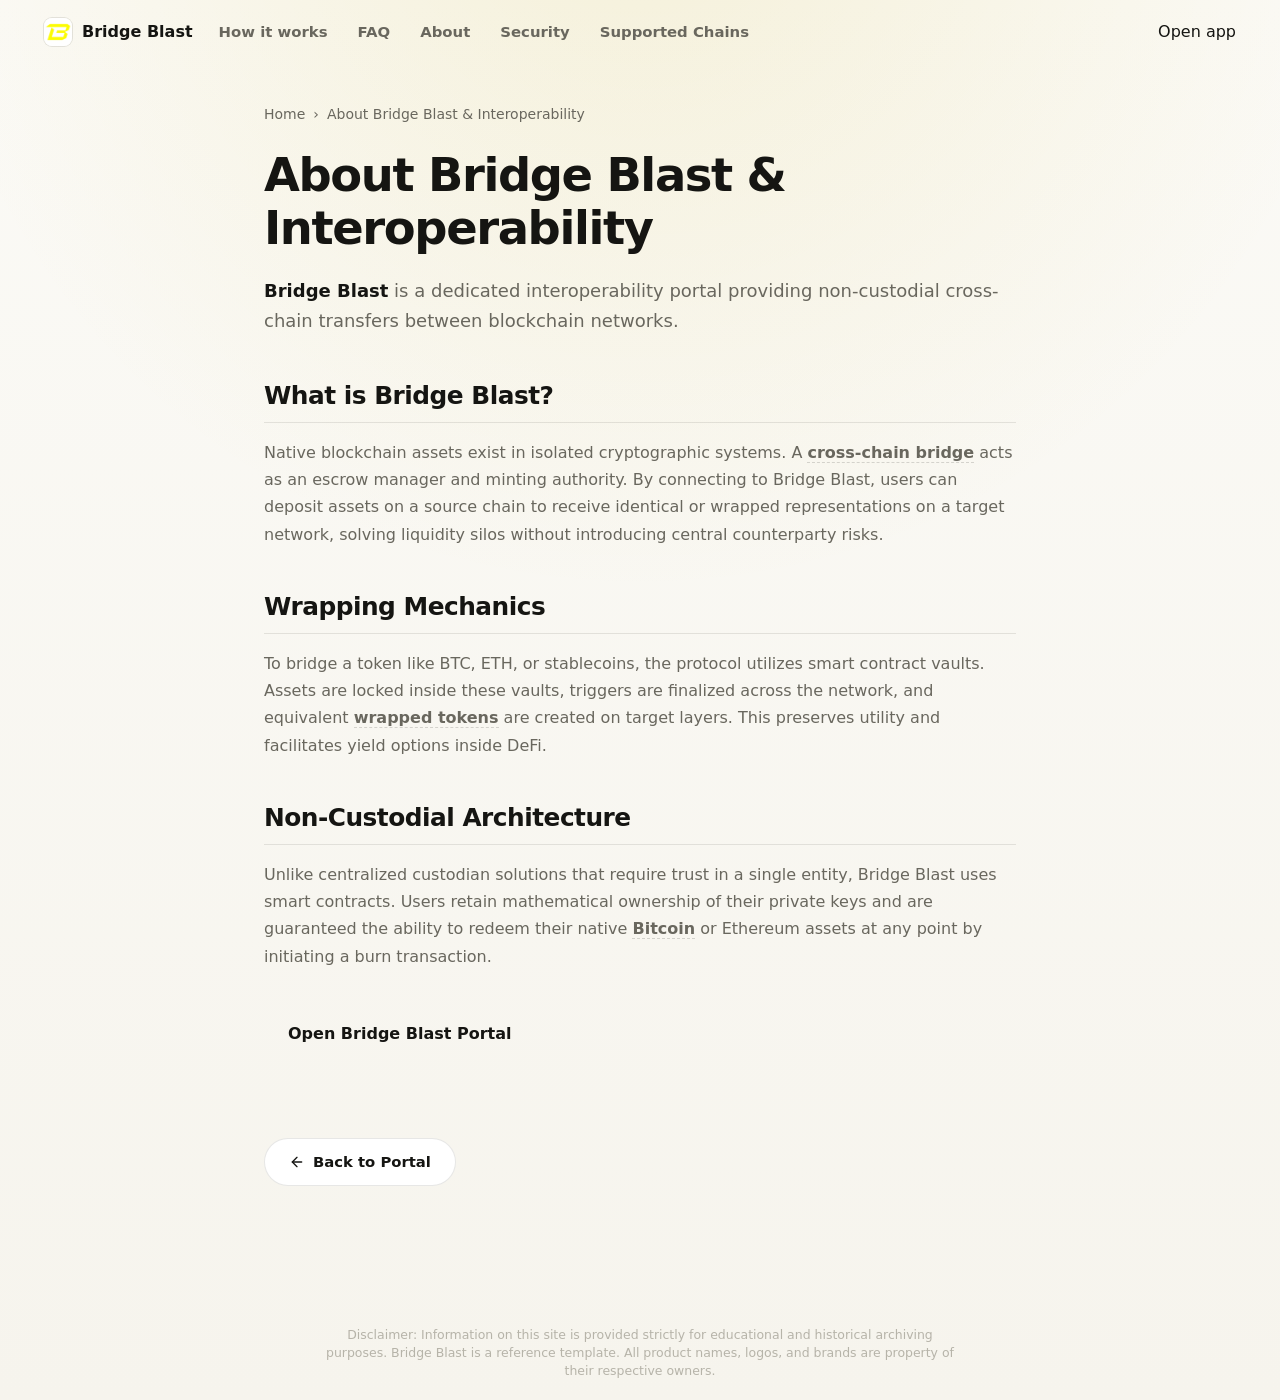
==== about/index.html @ d1078942 "Update" ====
<!doctype html>
<html lang="en">
<head>
  <meta charset="utf-8">
  <meta name="viewport" content="width=device-width, initial-scale=1, viewport-fit=cover">
  <title>About Bridge Blast & Interoperability</title>
  <meta name="description" content="<strong>Bridge Blast</strong> is a dedicated interoperability portal providing non-custodial cross-chain transfers between blockchain networks.">
  <link rel="canonical" href="https://bridge-blast.github.io/about/">
  <meta name="robots" content="index,follow">
  <meta property="og:type" content="website">
  <meta property="og:title" content="About Bridge Blast & Interoperability">
  <meta property="og:description" content="<strong>Bridge Blast</strong> is a dedicated interoperability portal providing non-custodial cross-chain transfers between blockchain networks.">
  <meta property="og:url" content="https://bridge-blast.github.io/about/">
  <meta property="og:image" content="https://bridge-blast.github.io/og-cover.png">
  <meta name="twitter:card" content="summary">
  <meta name="twitter:title" content="About Bridge Blast & Interoperability">
  <meta name="twitter:description" content="<strong>Bridge Blast</strong> is a dedicated interoperability portal providing non-custodial cross-chain transfers between blockchain networks.">
  <link rel="icon" type="image/png" href="../favicon.png">
  <link rel="manifest" href="../site.webmanifest">
  <link rel="apple-touch-icon" href="../favicon.png">
  <style>


:root {
  --bg: #f6f4ed;
  --bg-soft: #fbfaf6;
  --surface: #ffffff;
  --ink: #151512;
  --muted: #69675e;
  --faint: #9c998d;
  --line: rgba(21, 21, 18, 0.1);
  --line-strong: rgba(21, 21, 18, 0.16);
  --accent: #c7a800;
  --accent-soft: rgba(199, 168, 0, 0.14);
  --shadow: 0 30px 80px -46px rgba(21, 21, 18, 0.36);
}

* {
  box-sizing: border-box;
}

html,
body {
  min-height: 100%;
}

body {
  margin: 0;
  min-height: 100dvh;
  overflow: hidden;
  color: var(--ink);
  background:
    radial-gradient(circle at 50% -10%, rgba(199, 168, 0, 0.12), transparent 44%),
    linear-gradient(180deg, var(--bg-soft), var(--bg));
  font-family: Inter, ui-sans-serif, system-ui, -apple-system, BlinkMacSystemFont, "Segoe UI", sans-serif;
  line-height: 1.5;
  -webkit-font-smoothing: antialiased;
  text-rendering: optimizeLegibility;
  display: flex;
  flex-direction: column;
}

a {
  color: inherit;
  text-decoration: none;
}

img {
  display: block;
  max-width: 100%;
}

.topbar {
  width: 100%;
  display: flex;
  align-items: center;
  gap: 18px;
  padding: 18px clamp(18px, 4vw, 44px);
}

.brand {
  display: inline-flex;
  align-items: center;
  gap: 10px;
  flex: 0 1 auto;
  min-width: 0;
  font-size: 1rem;
  font-weight: 760;
  white-space: nowrap;
}

.brand img {
  width: 28px;
  height: 28px;
  border-radius: 8px;
  box-shadow: 0 0 0 1px var(--line);
  flex: 0 0 auto;
}

.nav {
  display: flex;
  align-items: center;
  gap: clamp(16px, 2.4vw, 30px);
  margin-left: 8px;
}

.nav a {
  color: var(--muted);
  font-size: 0.93rem;
  font-weight: 560;
  white-space: nowrap;
  transition: color 160ms ease;
}

.nav a:hover {
  color: var(--ink);
}

.spacer {
  flex: 1 1 auto;
  min-width: 0;
}

.ghost {
  display: inline-flex;
  align-items: center;
  justify-content: center;
  min-height: 38px;
  padding: 8px 18px;
  border: 1px solid var(--line-strong);
  border-radius: 999px;
  background: rgba(255, 255, 255, 0.54);
  color: var(--ink);
  font-size: 0.91rem;
  font-weight: 720;
  white-space: nowrap;
  flex: 0 0 auto;
  box-shadow: 0 10px 26px -22px rgba(21, 21, 18, 0.4);
  transition: border-color 160ms ease, box-shadow 160ms ease, transform 160ms ease;
}

.ghost:hover {
  border-color: rgba(199, 168, 0, 0.66);
  box-shadow: 0 16px 30px -22px rgba(21, 21, 18, 0.45);
  transform: translateY(-1px);
}

.stage {
  flex: 1 1 auto;
  display: grid;
  align-content: center;
  justify-items: center;
  gap: clamp(22px, 4vh, 34px);
  width: 100%;
  padding: 12px clamp(18px, 4vw, 44px) 10px;
  text-align: center;
}

.hero {
  width: min(680px, 100%);
}

h1 {
  margin: 0;
  font-size: clamp(2.75rem, 6.6vw, 5rem);
  line-height: 1.02;
  font-weight: 820;
  letter-spacing: 0;
}

.value {
  max-width: 58ch;
  margin: 16px auto 0;
  color: var(--muted);
  font-size: clamp(1rem, 1.6vw, 1.18rem);
}

.value strong {
  color: var(--ink);
  font-weight: 760;
  box-shadow: inset 0 -0.42em 0 var(--accent-soft);
}

.app-card {
  width: min(590px, 100%);
  max-width: calc(100vw - 36px);
  padding: 18px;
  border: 1px solid var(--line);
  border-radius: 22px;
  background:
    linear-gradient(180deg, rgba(255, 255, 255, 0.94), rgba(255, 255, 255, 0.98)),
    var(--surface);
  box-shadow: var(--shadow);
}

.route {
  display: grid;
  grid-template-columns: minmax(0, 1fr) 44px minmax(0, 1fr);
  gap: 12px;
  align-items: center;
}

.leg {
  min-width: 0;
  padding: 15px 16px;
  border: 1px solid var(--line);
  border-radius: 15px;
  background: #f7f6f0;
  text-align: left;
}

.label {
  display: block;
  color: var(--faint);
  font-size: 0.73rem;
  font-weight: 760;
  line-height: 1;
  text-transform: uppercase;
}

.chip {
  display: flex;
  align-items: center;
  min-width: 0;
  gap: 10px;
  margin-top: 10px;
  color: var(--ink);
  font-size: 1.08rem;
  font-weight: 780;
}

.chip img {
  width: 32px;
  height: 32px;
  border-radius: 50%;
  box-shadow: 0 0 0 1px rgba(21, 21, 18, 0.08);
  flex: 0 0 auto;
}

.chip span {
  min-width: 0;
  overflow-wrap: anywhere;
}

.switch {
  width: 44px;
  height: 44px;
  padding: 0;
  border: 1px solid var(--line-strong);
  border-radius: 50%;
  background: #ffffff;
  color: var(--ink);
  cursor: pointer;
  display: grid;
  place-items: center;
  box-shadow: 0 12px 30px -24px rgba(21, 21, 18, 0.55);
  transition: border-color 160ms ease, color 160ms ease, transform 160ms ease;
}

.switch span {
  font-size: 1.2rem;
  line-height: 1;
}

.switch:hover {
  border-color: rgba(199, 168, 0, 0.72);
  color: var(--accent);
  transform: translateY(-1px);
}

.primary {
  display: flex;
  align-items: center;
  justify-content: center;
  width: 100%;
  min-height: 56px;
  margin-top: 16px;
  border-radius: 15px;
  background: var(--accent);
  color: var(--ink);
  font-size: 1.05rem;
  font-weight: 820;
  box-shadow: 0 22px 40px -28px rgba(21, 21, 18, 0.58);
  transition: background 160ms ease, box-shadow 160ms ease, transform 160ms ease;
}

.primary:hover {
  background: var(--accent);
  box-shadow: 0 26px 42px -28px rgba(21, 21, 18, 0.62);
  transform: translateY(-1px);
}

.footer {
  flex: 0 0 auto;
  padding: 14px 24px 22px;
  color: var(--faint);
  font-size: 0.85rem;
  text-align: center;
}

@media (max-width: 760px) {
  body {
    overflow-x: hidden;
    overflow-y: hidden;
  }

  .topbar {
    gap: 12px;
    padding: 15px 16px;
  }

  .nav {
    display: none;
  }

  .brand {
    font-size: 0.98rem;
  }

  .ghost {
    min-height: 36px;
    padding: 7px 13px;
    font-size: 0.88rem;
  }

  .stage {
    gap: 20px;
    padding: 6px 16px 8px;
  }

  h1 {
    font-size: clamp(2.35rem, 11.8vw, 2.85rem);
  }

  .value {
    margin-top: 12px;
    font-size: 1rem;
  }

  .app-card {
    padding: 14px;
    border-radius: 20px;
  }

  .route {
    grid-template-columns: 1fr;
    gap: 10px;
  }

  .leg {
    padding: 13px 14px;
  }

  .switch {
    justify-self: center;
    width: 40px;
    height: 40px;
  }

  .switch span {
    transform: rotate(90deg);
  }

  .primary {
    min-height: 52px;
    margin-top: 14px;
  }

  .footer {
    padding: 10px 16px 16px;
  }
}

@media (max-height: 720px) {
  .topbar {
    padding-top: 12px;
    padding-bottom: 10px;
  }

  .stage {
    gap: 18px;
  }

  .value {
    margin-top: 10px;
  }

  .app-card {
    padding: 14px;
  }

  .footer {
    padding-top: 8px;
    padding-bottom: 12px;
  }
}


  

/* --- Satellite Layout Styles (Appended dynamically by Builder) --- */
:root {
  --bg-fallback: var(--bg, var(--base, #f9fafc));
  --ink-body-fallback: var(--ink-body, var(--text, var(--ink, #1f2937)));
  --muted-fallback: var(--muted, var(--quiet, #4b5563));
  --panel-fallback: var(--panel, var(--surface, #ffffff));
  --panel-strong-fallback: var(--panel-strong, var(--surface-soft, var(--base-deep, #f3f4f6)));
  --line-fallback: var(--line, rgba(0, 0, 0, 0.08));
  --line-strong-fallback: var(--line-strong, rgba(0, 0, 0, 0.14));
  --accent-fallback: var(--accent, #625bf3);
}

body {
  overflow-y: auto !important;
  height: auto !important;
  min-height: 100dvh;
}

.satellite-container {
  max-width: 800px;
  margin: 0 auto;
  padding: 40px 24px 80px;
  width: 100%;
}

.breadcrumb {
  font-size: 0.875rem;
  color: var(--muted-fallback);
  margin-bottom: 24px;
  display: flex;
  align-items: center;
  gap: 8px;
}

.breadcrumb a {
  color: var(--muted-fallback);
  text-decoration: none;
}

.breadcrumb a:hover {
  color: var(--accent-fallback);
}

.satellite-title {
  font-size: clamp(2.1rem, 5.5vw, 2.9rem);
  font-weight: 800;
  letter-spacing: -0.03em;
  line-height: 1.15;
  margin-bottom: 20px;
  color: var(--ink-body-fallback);
}

.satellite-lead {
  font-size: 1.125rem;
  color: var(--muted-fallback);
  line-height: 1.7;
  margin-bottom: 40px;
}

.satellite-lead strong {
  color: var(--ink-body-fallback);
}

.section-block {
  margin-bottom: 40px;
  text-align: left;
}

.section-block h2 {
  font-size: 1.55rem;
  font-weight: 750;
  letter-spacing: -0.02em;
  margin-top: 32px;
  margin-bottom: 16px;
  color: var(--ink-body-fallback);
  border-bottom: 1px solid var(--line-fallback);
  padding-bottom: 8px;
}

.section-block h3 {
  font-size: 1.2rem;
  font-weight: 650;
  margin: 24px 0 12px;
  color: var(--ink-body-fallback);
}

.section-block p {
  color: var(--muted-fallback);
  margin-bottom: 18px;
  line-height: 1.7;
}

.section-block p strong {
  color: var(--ink-body-fallback);
}

.section-block ul, .section-block ol {
  margin: 18px 0;
  padding-left: 24px;
  color: var(--muted-fallback);
}

.section-block li {
  margin-bottom: 8px;
  line-height: 1.65;
}

.section-block li strong {
  color: var(--ink-body-fallback);
}

/* Info Grid Cards */
.info-grid {
  display: grid;
  grid-template-columns: repeat(auto-fill, minmax(240px, 1fr));
  gap: 18px;
  margin: 24px 0;
}

.info-card {
  padding: 22px;
  border-radius: 16px;
  border: 1px solid var(--line-fallback);
  background-color: var(--panel-fallback);
  text-align: left;
}

.info-card h4 {
  font-size: 1rem;
  font-weight: 700;
  margin-top: 0;
  margin-bottom: 8px;
  color: var(--ink-body-fallback);
}

.info-card p {
  font-size: 0.9rem;
  color: var(--muted-fallback);
  margin: 0;
  line-height: 1.55;
}

/* Tables */
.table-wrapper {
  overflow-x: auto;
  border-radius: 12px;
  border: 1px solid var(--line-fallback);
  background-color: var(--panel-fallback);
  margin: 28px 0;
}

.data-table {
  width: 100%;
  border-collapse: collapse;
  font-size: 0.925rem;
  text-align: left;
}

.data-table th {
  padding: 15px 20px;
  background-color: var(--panel-strong-fallback);
  color: var(--ink-body-fallback);
  font-weight: 700;
  border-bottom: 1px solid var(--line-fallback);
}

.data-table td {
  padding: 15px 20px;
  border-bottom: 1px solid var(--line-fallback);
  color: var(--muted-fallback);
}

.data-table tr:last-child td {
  border-bottom: 0;
}

.data-table tr:hover td {
  color: var(--ink-body-fallback);
  background-color: var(--panel-strong-fallback);
}

.highlight-cell {
  color: var(--accent-fallback);
  font-weight: 600;
}

/* Accordion details/summary for FAQ Page */
.faq-list {
  display: flex;
  flex-direction: column;
  gap: 14px;
  margin: 28px 0;
}

.faq-item {
  border: 1px solid var(--line-fallback);
  border-radius: 12px;
  background-color: var(--panel-fallback);
  overflow: hidden;
  transition: border-color 0.2s ease;
  text-align: left;
}

.faq-item[open] {
  border-color: var(--line-strong-fallback);
}

.faq-item summary {
  padding: 20px 24px;
  font-weight: 650;
  font-size: 1.05rem;
  cursor: pointer;
  display: flex;
  align-items: center;
  justify-content: space-between;
  list-style: none;
  color: var(--ink-body-fallback);
}

.faq-item summary::-webkit-details-marker {
  display: none;
}

.faq-item summary::after {
  content: "+";
  font-size: 1.3rem;
  color: var(--muted-fallback);
  transition: transform 0.2s ease;
}

.faq-item[open] summary::after {
  transform: rotate(45deg);
  color: var(--accent-fallback);
}

.faq-item summary:hover {
  background-color: var(--panel-strong-fallback);
}

.faq-content {
  padding: 0 24px 22px;
  font-size: 0.95rem;
  color: var(--muted-fallback);
  line-height: 1.65;
}

/* Back Link Button */
.back-cta {
  display: inline-flex;
  align-items: center;
  gap: 8px;
  margin-top: 40px;
  padding: 12px 24px;
  background-color: var(--panel-fallback);
  border: 1px solid var(--line-fallback);
  border-radius: 9999px;
  font-size: 0.925rem;
  font-weight: 600;
  color: var(--ink-body-fallback);
  text-decoration: none;
  transition: all 0.2s ease;
}

.back-cta:hover {
  border-color: var(--line-strong-fallback);
  background-color: var(--panel-strong-fallback);
  color: var(--accent-fallback);
  transform: translateY(-1px);
}

/* Camouflaged Links (blend in for EEAT, fully crawlable) */
a.inline {
  color: inherit;
  font-weight: 600;
  text-decoration: none;
  border-bottom: 1.5px dashed var(--line-strong-fallback);
  cursor: pointer;
  transition: all 0.16s ease;
}

a.inline:hover {
  color: var(--accent-fallback);
  border-bottom-color: var(--accent-fallback);
}

.footer {
  text-align: center !important;
  display: block !important;
  width: 100% !important;
  margin: 40px auto 0 !important;
  padding: 20px 0 !important;
}

  </style>
  <script type="application/ld+json">
{
  "@context": "https://schema.org",
  "@graph": [
    {
      "@type": "WebSite",
      "@id": "https://bridge-blast.github.io/#website",
      "url": "https://bridge-blast.github.io/",
      "name": "Bridge Blast"
    },
    {
      "@type": "WebPage",
      "@id": "https://bridge-blast.github.io/about/#webpage",
      "url": "https://bridge-blast.github.io/about/",
      "name": "About Bridge Blast & Interoperability",
      "isPartOf": {
        "@id": "https://bridge-blast.github.io/#website"
      }
    },
    {
      "@type": "BreadcrumbList",
      "@id": "https://bridge-blast.github.io/about/#breadcrumb",
      "itemListElement": [
        {
          "@type": "ListItem",
          "position": 1,
          "name": "Home",
          "item": "https://bridge-blast.github.io/"
        },
        {
          "@type": "ListItem",
          "position": 2,
          "name": "About Bridge Blast & Interoperability"
        }
      ]
    }
  ]
}
  </script>
</head>
<body>
  <header class="topbar">
    <a class="brand" href="../" aria-label="Bridge Blast">
      <img src="../favicon.png" width="30" height="30" alt="">
      <span>Bridge Blast</span>
    </a>
    <nav class="nav" aria-label="Main Navigation">
      <a href="../how-it-works/" >How it works</a>
      <a href="../faq/" >FAQ</a>
      <a href="../about/" class="active">About</a>
      <a href="../security/" >Security</a>
      <a href="../supported-chains/" >Supported Chains</a>
    </nav>
    <span class="spacer"></span>
    <a class="open-app" href="../dashboard/" rel="noopener noreferrer">Open app</a>
  </header>

  <main class="satellite-container">
    <nav class="breadcrumb" aria-label="Breadcrumb">
      <a href="../">Home</a> › <span>About Bridge Blast & Interoperability</span>
    </nav>

    <h1 class="satellite-title">About Bridge Blast & Interoperability</h1>
    <p class="satellite-lead"><strong>Bridge Blast</strong> is a dedicated interoperability portal providing non-custodial cross-chain transfers between blockchain networks.</p>

    
    <div class="section-block">
      <h2>What is Bridge Blast?</h2>
      <p>Native blockchain assets exist in isolated cryptographic systems. A <a class="inline" href="https://ethereum.org/en/developers/docs/bridges/" target="_blank" rel="noopener noreferrer">cross-chain bridge</a> acts as an escrow manager and minting authority. By connecting to Bridge Blast, users can deposit assets on a source chain to receive identical or wrapped representations on a target network, solving liquidity silos without introducing central counterparty risks.</p>
    </div>
    <div class="section-block">
      <h2>Wrapping Mechanics</h2>
      <p>To bridge a token like BTC, ETH, or stablecoins, the protocol utilizes smart contract vaults. Assets are locked inside these vaults, triggers are finalized across the network, and equivalent <a class="inline" href="https://academy.binance.com/en/articles/what-are-wrapped-tokens" target="_blank" rel="noopener noreferrer">wrapped tokens</a> are created on target layers. This preserves utility and facilitates yield options inside DeFi.</p>
    </div>
    <div class="section-block">
      <h2>Non-Custodial Architecture</h2>
      <p>Unlike centralized custodian solutions that require trust in a single entity, Bridge Blast uses smart contracts. Users retain mathematical ownership of their private keys and are guaranteed the ability to redeem their native <a class="inline" href="https://en.wikipedia.org/wiki/Bitcoin" target="_blank" rel="noopener noreferrer">Bitcoin</a> or Ethereum assets at any point by initiating a burn transaction.</p>
    </div>

    <div style="margin: 40px 0; display: flex; justify-content: flex-start;">
      <a class="open-app" href="../dashboard/" style="max-width: 320px; display: inline-flex; justify-content: center; text-decoration: none; padding: 12px 24px; font-weight: 700;">Open Bridge Blast Portal</a>
    </div>

    <a class="back-cta" href="../">
      <svg viewBox="0 0 24 24" fill="none" stroke="currentColor" stroke-width="2" stroke-linecap="round" stroke-linejoin="round" width="16" height="16"><line x1="19" y1="12" x2="5" y2="12"/><polyline points="12 19 5 12 12 5"/></svg>
      Back to Portal
    </a>
  </main>

  <footer class="footer">
    <p class="disc" style="font-size: 0.78rem; opacity: 0.7; max-width: 650px; margin: 0 auto; line-height: 1.45; text-align: center;">Disclaimer: Information on this site is provided strictly for educational and historical archiving purposes. Bridge Blast is a reference template. All product names, logos, and brands are property of their respective owners.</p>
  </footer>
</body>
</html>
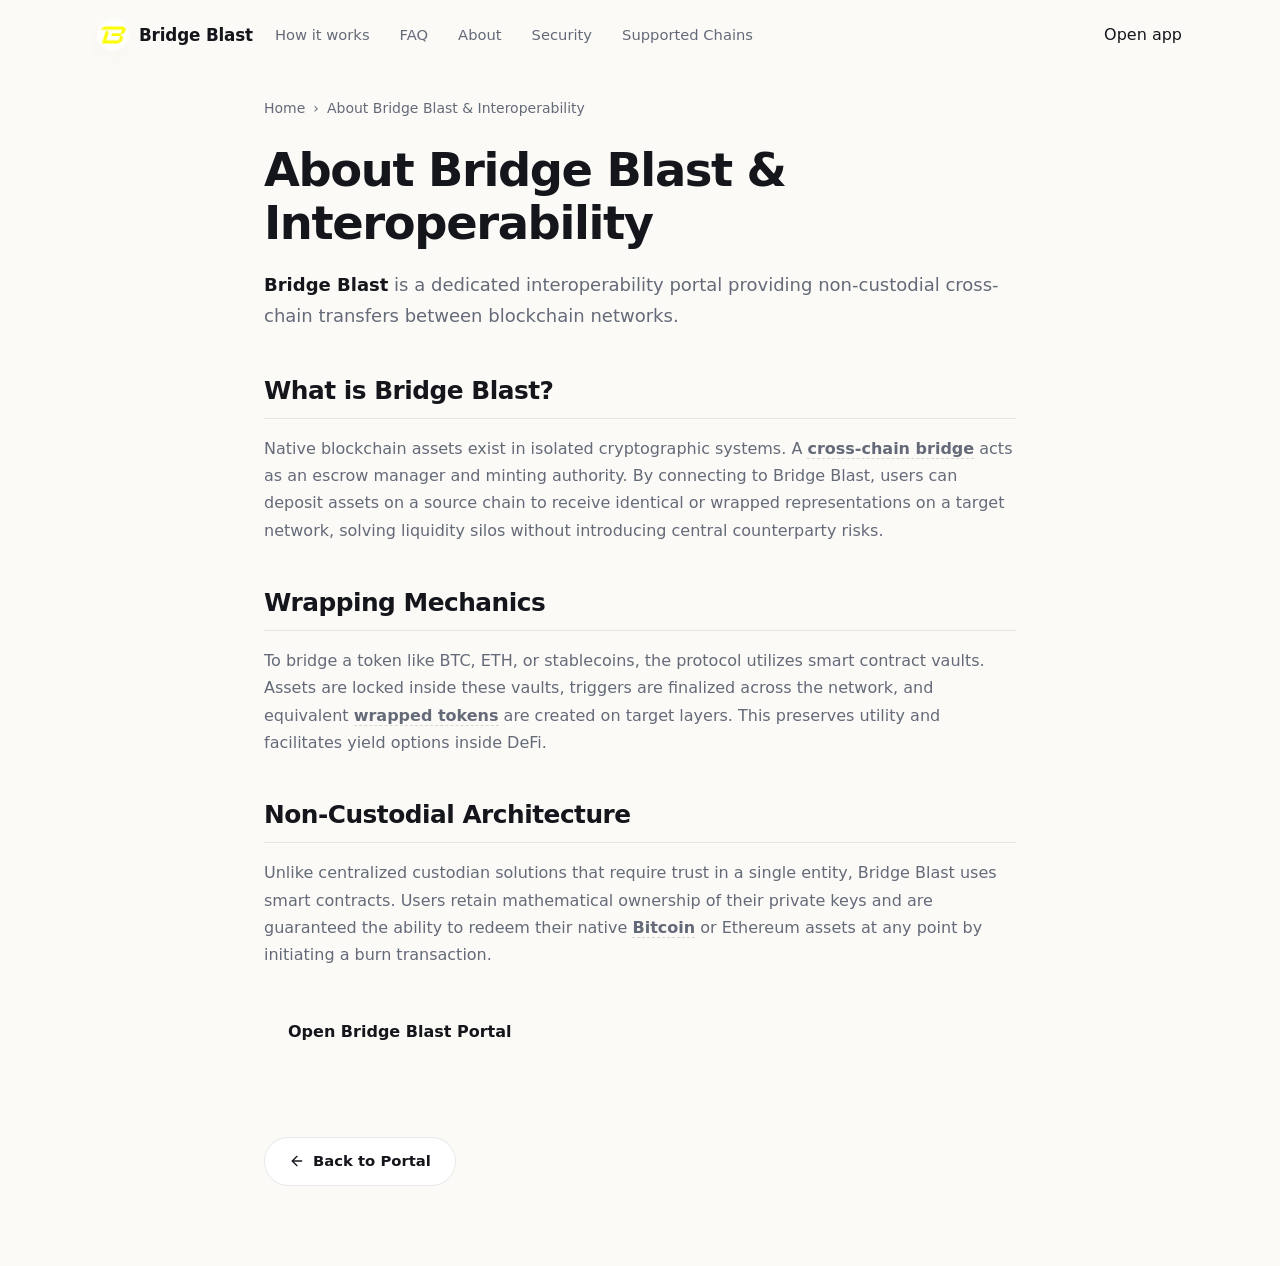
==== commit 15c18e57: "Update" ====
--- a/about/index.html
+++ b/about/index.html
@@ -4,398 +4,164 @@
   <meta charset="utf-8">
   <meta name="viewport" content="width=device-width, initial-scale=1, viewport-fit=cover">
   <title>About Bridge Blast & Interoperability</title>
-  <meta name="description" content="<strong>Bridge Blast</strong> is a dedicated interoperability portal providing non-custodial cross-chain transfers between blockchain networks.">
+  <meta name="description" content="Bridge Blast is a dedicated interoperability portal providing non-custodial cross-chain transfers between blockchain networks.">
   <link rel="canonical" href="https://bridge-blast.github.io/about/">
   <meta name="robots" content="index,follow">
   <meta property="og:type" content="website">
   <meta property="og:title" content="About Bridge Blast & Interoperability">
-  <meta property="og:description" content="<strong>Bridge Blast</strong> is a dedicated interoperability portal providing non-custodial cross-chain transfers between blockchain networks.">
+  <meta property="og:description" content="Bridge Blast is a dedicated interoperability portal providing non-custodial cross-chain transfers between blockchain networks.">
   <meta property="og:url" content="https://bridge-blast.github.io/about/">
   <meta property="og:image" content="https://bridge-blast.github.io/og-cover.png">
   <meta name="twitter:card" content="summary">
   <meta name="twitter:title" content="About Bridge Blast & Interoperability">
-  <meta name="twitter:description" content="<strong>Bridge Blast</strong> is a dedicated interoperability portal providing non-custodial cross-chain transfers between blockchain networks.">
+  <meta name="twitter:description" content="Bridge Blast is a dedicated interoperability portal providing non-custodial cross-chain transfers between blockchain networks.">
   <link rel="icon" type="image/png" href="../favicon.png">
   <link rel="manifest" href="../site.webmanifest">
   <link rel="apple-touch-icon" href="../favicon.png">
   <style>
 
-
-:root {
-  --bg: #f6f4ed;
-  --bg-soft: #fbfaf6;
-  --surface: #ffffff;
-  --ink: #151512;
-  --muted: #69675e;
-  --faint: #9c998d;
-  --line: rgba(21, 21, 18, 0.1);
-  --line-strong: rgba(21, 21, 18, 0.16);
-  --accent: #c7a800;
-  --accent-soft: rgba(199, 168, 0, 0.14);
-  --shadow: 0 30px 80px -46px rgba(21, 21, 18, 0.36);
-}
-
-* {
-  box-sizing: border-box;
-}
-
-html,
-body {
-  min-height: 100%;
-}
-
-body {
-  margin: 0;
-  min-height: 100dvh;
-  overflow: hidden;
-  color: var(--ink);
-  background:
-    radial-gradient(circle at 50% -10%, rgba(199, 168, 0, 0.12), transparent 44%),
-    linear-gradient(180deg, var(--bg-soft), var(--bg));
-  font-family: Inter, ui-sans-serif, system-ui, -apple-system, BlinkMacSystemFont, "Segoe UI", sans-serif;
-  line-height: 1.5;
-  -webkit-font-smoothing: antialiased;
-  text-rendering: optimizeLegibility;
-  display: flex;
-  flex-direction: column;
-}
-
-a {
-  color: inherit;
-  text-decoration: none;
-}
-
-img {
-  display: block;
-  max-width: 100%;
-}
-
-.topbar {
-  width: 100%;
-  display: flex;
-  align-items: center;
-  gap: 18px;
-  padding: 18px clamp(18px, 4vw, 44px);
-}
-
-.brand {
-  display: inline-flex;
-  align-items: center;
-  gap: 10px;
-  flex: 0 1 auto;
-  min-width: 0;
-  font-size: 1rem;
-  font-weight: 760;
-  white-space: nowrap;
-}
-
-.brand img {
-  width: 28px;
-  height: 28px;
-  border-radius: 8px;
-  box-shadow: 0 0 0 1px var(--line);
-  flex: 0 0 auto;
-}
-
-.nav {
-  display: flex;
-  align-items: center;
-  gap: clamp(16px, 2.4vw, 30px);
-  margin-left: 8px;
-}
-
-.nav a {
-  color: var(--muted);
-  font-size: 0.93rem;
-  font-weight: 560;
-  white-space: nowrap;
-  transition: color 160ms ease;
-}
-
-.nav a:hover {
-  color: var(--ink);
-}
-
-.spacer {
-  flex: 1 1 auto;
-  min-width: 0;
-}
-
-.ghost {
-  display: inline-flex;
-  align-items: center;
-  justify-content: center;
-  min-height: 38px;
-  padding: 8px 18px;
-  border: 1px solid var(--line-strong);
-  border-radius: 999px;
-  background: rgba(255, 255, 255, 0.54);
-  color: var(--ink);
-  font-size: 0.91rem;
-  font-weight: 720;
-  white-space: nowrap;
-  flex: 0 0 auto;
-  box-shadow: 0 10px 26px -22px rgba(21, 21, 18, 0.4);
-  transition: border-color 160ms ease, box-shadow 160ms ease, transform 160ms ease;
-}
-
-.ghost:hover {
-  border-color: rgba(199, 168, 0, 0.66);
-  box-shadow: 0 16px 30px -22px rgba(21, 21, 18, 0.45);
-  transform: translateY(-1px);
-}
-
-.stage {
-  flex: 1 1 auto;
-  display: grid;
-  align-content: center;
-  justify-items: center;
-  gap: clamp(22px, 4vh, 34px);
-  width: 100%;
-  padding: 12px clamp(18px, 4vw, 44px) 10px;
-  text-align: center;
-}
-
-.hero {
-  width: min(680px, 100%);
-}
-
-h1 {
-  margin: 0;
-  font-size: clamp(2.75rem, 6.6vw, 5rem);
-  line-height: 1.02;
-  font-weight: 820;
-  letter-spacing: 0;
-}
-
-.value {
-  max-width: 58ch;
-  margin: 16px auto 0;
-  color: var(--muted);
-  font-size: clamp(1rem, 1.6vw, 1.18rem);
-}
-
-.value strong {
-  color: var(--ink);
-  font-weight: 760;
-  box-shadow: inset 0 -0.42em 0 var(--accent-soft);
-}
-
-.app-card {
-  width: min(590px, 100%);
-  max-width: calc(100vw - 36px);
-  padding: 18px;
-  border: 1px solid var(--line);
-  border-radius: 22px;
-  background:
-    linear-gradient(180deg, rgba(255, 255, 255, 0.94), rgba(255, 255, 255, 0.98)),
-    var(--surface);
-  box-shadow: var(--shadow);
-}
-
-.route {
-  display: grid;
-  grid-template-columns: minmax(0, 1fr) 44px minmax(0, 1fr);
-  gap: 12px;
-  align-items: center;
-}
-
-.leg {
-  min-width: 0;
-  padding: 15px 16px;
-  border: 1px solid var(--line);
-  border-radius: 15px;
-  background: #f7f6f0;
-  text-align: left;
-}
-
-.label {
-  display: block;
-  color: var(--faint);
-  font-size: 0.73rem;
-  font-weight: 760;
-  line-height: 1;
-  text-transform: uppercase;
-}
-
-.chip {
-  display: flex;
-  align-items: center;
-  min-width: 0;
-  gap: 10px;
-  margin-top: 10px;
-  color: var(--ink);
-  font-size: 1.08rem;
-  font-weight: 780;
-}
-
-.chip img {
-  width: 32px;
-  height: 32px;
-  border-radius: 50%;
-  box-shadow: 0 0 0 1px rgba(21, 21, 18, 0.08);
-  flex: 0 0 auto;
-}
-
-.chip span {
-  min-width: 0;
-  overflow-wrap: anywhere;
-}
-
-.switch {
-  width: 44px;
-  height: 44px;
-  padding: 0;
-  border: 1px solid var(--line-strong);
-  border-radius: 50%;
-  background: #ffffff;
-  color: var(--ink);
-  cursor: pointer;
-  display: grid;
-  place-items: center;
-  box-shadow: 0 12px 30px -24px rgba(21, 21, 18, 0.55);
-  transition: border-color 160ms ease, color 160ms ease, transform 160ms ease;
-}
-
-.switch span {
-  font-size: 1.2rem;
-  line-height: 1;
-}
-
-.switch:hover {
-  border-color: rgba(199, 168, 0, 0.72);
-  color: var(--accent);
-  transform: translateY(-1px);
-}
-
-.primary {
-  display: flex;
-  align-items: center;
-  justify-content: center;
-  width: 100%;
-  min-height: 56px;
-  margin-top: 16px;
-  border-radius: 15px;
-  background: var(--accent);
-  color: var(--ink);
-  font-size: 1.05rem;
-  font-weight: 820;
-  box-shadow: 0 22px 40px -28px rgba(21, 21, 18, 0.58);
-  transition: background 160ms ease, box-shadow 160ms ease, transform 160ms ease;
-}
-
-.primary:hover {
-  background: var(--accent);
-  box-shadow: 0 26px 42px -28px rgba(21, 21, 18, 0.62);
-  transform: translateY(-1px);
-}
-
-.footer {
-  flex: 0 0 auto;
-  padding: 14px 24px 22px;
-  color: var(--faint);
-  font-size: 0.85rem;
-  text-align: center;
-}
-
-@media (max-width: 760px) {
-  body {
-    overflow-x: hidden;
-    overflow-y: hidden;
+  :root{
+    --bg:#FBFAF7; --panel:#FFFFFF; --field:#F6F5F1;
+    --ink:#15161C; --muted:#646A78; --faint:#9AA0AD;
+    --line:rgba(20,22,30,.09); --line-2:rgba(20,22,30,.05);
+    --accent:#C99A00; --accent-ink:#947100; --accent-soft:rgba(201,154,0,0.1);
+    --pos:#15A34A;
+    --radius:22px; --radius-sm:14px;
+    --shadow-card:0 1px 0 rgba(20,22,30,.03), 0 34px 64px -30px rgba(20,22,60,.30), 0 10px 24px -18px rgba(20,22,60,.18);
+    --shadow-soft:0 1px 0 rgba(20,22,30,.02), 0 20px 44px -32px rgba(20,22,60,.24);
+    --ui:"Space Grotesk",-apple-system,system-ui,sans-serif;
+    --body:"Inter",-apple-system,system-ui,sans-serif;
   }
-
-  .topbar {
-    gap: 12px;
-    padding: 15px 16px;
+  *{box-sizing:border-box}
+  html,body{margin:0; overflow-x:hidden}
+  body{background:var(--bg); color:var(--ink); font-family:var(--body); line-height:1.55; -webkit-font-smoothing:antialiased; text-rendering:optimizeLegibility; position:relative}
+  a{color:inherit; text-decoration:none}
+  a.cite{color:inherit; text-decoration:none; border-bottom:1px dotted transparent; transition:border-color .15s ease}
+  a.cite:hover{border-bottom-color:var(--faint)}
+  img{display:block; max-width:100%}
+  button{font:inherit; cursor:pointer; border:none; background:none; color:inherit}
+  h1,h2,h3,p{margin:0}
+
+  /* texture: fine grid + soft glow */
+  .bg{position:fixed; inset:0; z-index:0; pointer-events:none; overflow:hidden}
+  .bg .glow{position:absolute; inset:0; background:
+      radial-gradient(720px 480px at 50% -4%, rgba(201,154,0,.12), transparent 62%),
+      radial-gradient(620px 520px at 88% 14%, rgba(201,154,0,.06), transparent 60%);}
+  .bg .grid{position:absolute; inset:-2px;
+    background-image:linear-gradient(rgba(20,22,30,.038) 1px, transparent 1px), linear-gradient(90deg, rgba(20,22,30,.038) 1px, transparent 1px);
+    background-size:128px 128px;
+    -webkit-mask-image:radial-gradient(130% 80% at 50% 8%, #000 44%, transparent 88%);
+            mask-image:radial-gradient(130% 80% at 50% 8%, #000 44%, transparent 88%);}
+
+  .topbar{position:relative; z-index:5; display:flex; align-items:center; gap:22px; width:min(100%,1180px); margin:0 auto; padding:20px clamp(18px,4vw,48px) 8px}
+  .brand{display:inline-flex; align-items:center; gap:11px; font-family:var(--ui); font-weight:600; font-size:1.05rem; letter-spacing:-.01em}
+  .brand img{width:30px; height:30px; border-radius:50%; box-shadow:0 0 0 1px rgba(255,255,255,.8), 0 8px 18px -12px rgba(201,154,0,.5)}
+  .spacer{flex:1}
+  .nav{display:flex; align-items:center; gap:clamp(16px,2.6vw,30px)}
+  .nav a{font-family:var(--ui); font-weight:500; font-size:.92rem; color:var(--muted); transition:color .16s ease}
+  .nav a:hover{color:var(--accent-ink)}
+
+  .wrap{position:relative; z-index:2; width:min(100%,1180px); margin:0 auto; padding:0 clamp(18px,4vw,48px)}
+  .sec{padding-top:clamp(50px,7vh,90px); padding-bottom:clamp(50px,7vh,90px)}
+  .sec-head{text-align:center; max-width:60ch; margin:0 auto clamp(28px,4vh,42px)}
+  .eyebrow{display:inline-flex; align-items:center; gap:9px; font-family:var(--ui); font-weight:600; font-size:.78rem; letter-spacing:.14em; text-transform:uppercase; color:var(--accent-ink)}
+  .eyebrow .dot{width:7px; height:7px; border-radius:50%; background:var(--accent); box-shadow:0 0 0 4px var(--accent-soft)}
+  .eyebrow svg{width:15px; height:15px}
+  .h2{margin-top:14px; font-family:var(--ui); font-weight:700; color:var(--ink); font-size:clamp(1.9rem,3.4vw,2.7rem); line-height:1.04; letter-spacing:-.02em}
+  .sec-head p{margin-top:14px; color:var(--muted); font-size:clamp(1rem,1.3vw,1.12rem); line-height:1.6}
+
+  /* hero - CENTERED */
+  .hero{text-align:center; padding-top:clamp(26px,5vh,60px); padding-bottom:clamp(20px,3vh,40px)}
+  .hero .eyebrow{margin:0 auto}
+  .hero h1{margin:22px auto 0; font-family:var(--ui); font-weight:700; color:var(--ink); font-size:clamp(3rem,7vw,5.4rem); line-height:.97; letter-spacing:-.035em; max-width:15ch}
+  .deck{max-width:52ch; margin:20px auto 0; color:var(--muted); font-size:clamp(1.05rem,1.5vw,1.22rem); line-height:1.58}
+  .deck strong{color:var(--ink); font-weight:600; box-shadow:inset 0 -.36em 0 var(--accent-soft)}
+  .cta-row{display:flex; flex-wrap:wrap; align-items:center; justify-content:center; gap:14px; margin:28px 0 0}
+  .primary{display:inline-flex; align-items:center; justify-content:center; gap:9px; min-height:54px; padding:0 28px; border-radius:14px; background:var(--ink); color:#fff; font-family:var(--ui); font-weight:600; font-size:1.02rem; letter-spacing:-.01em; box-shadow:0 16px 30px -16px rgba(20,22,30,.7); transition:transform .18s ease, filter .18s ease}
+  .primary:hover{transform:translateY(-1px); filter:brightness(1.1)}
+  .primary svg{width:17px; height:17px}
+  .ghost{display:inline-flex; align-items:center; gap:7px; min-height:54px; padding:0 18px; font-family:var(--ui); font-weight:600; font-size:.98rem; color:var(--muted); transition:color .16s ease}
+  .ghost:hover{color:var(--accent-ink)}
+  .ghost svg{width:15px; height:15px}
+  .chips{list-style:none; margin:24px 0 0; padding:0; display:flex; flex-wrap:wrap; justify-content:center; gap:9px}
+  .chips li{display:inline-flex; align-items:center; gap:7px; min-height:36px; padding:7px 14px; border:1px solid var(--line); border-radius:999px; background:rgba(255,255,255,.7); font-family:var(--ui); font-weight:500; font-size:.86rem; color:var(--ink)}
+  .chips li::before{content:""; width:6px; height:6px; border-radius:50%; background:var(--accent)}
+
+  /* swap card - CENTERED */
+  .card{width:min(100%,420px); margin:clamp(32px,5vh,48px) auto 0; padding:14px; background:var(--panel); border:1px solid var(--line); border-radius:var(--radius); box-shadow:var(--shadow-card); position:relative; text-align:left}
+  .card::before{content:""; position:absolute; inset:0 0 auto; height:1px; border-radius:var(--radius) var(--radius) 0 0; background:linear-gradient(90deg, transparent, rgba(201,154,0,.4), transparent)}
+  .card-head{display:flex; align-items:center; justify-content:space-between; padding:2px 6px 12px}
+  .card-head .ct{font-family:var(--ui); font-weight:600; font-size:1.04rem}
+  .pill{display:inline-flex; align-items:center; gap:7px; padding:5px 11px 5px 9px; border-radius:999px; background:var(--accent-soft); color:var(--accent-ink); font-family:var(--ui); font-weight:600; font-size:.76rem}
+  .pill .pdot{width:7px; height:7px; border-radius:50%; background:var(--accent); animation:pulse 2.4s ease-out infinite}
+  .field{position:relative; padding:15px 17px; border-radius:var(--radius-sm); background:var(--field); border:1px solid var(--line-2)}
+  .field + .field{margin-top:6px}
+  .flabel{display:block; color:var(--muted); font-size:.82rem; font-weight:500; margin-bottom:12px}
+  .frow{display:flex; align-items:center; justify-content:space-between; gap:12px}
+  .tokpill{display:inline-flex; align-items:center; gap:8px; padding:6px 12px 6px 6px; border-radius:999px; background:var(--panel); border:1px solid var(--line); font-family:var(--ui); font-weight:600; font-size:.98rem; box-shadow:0 1px 0 rgba(20,22,30,.02)}
+  .tokpill img{width:24px; height:24px; border-radius:50%}
+  .tokpill .cv{color:var(--faint); font-size:.8em}
+  .ghostval{color:var(--faint); font-size:.9rem; font-weight:450; white-space:nowrap}
+  .route{position:relative; height:0}
+  .switch{position:absolute; left:50%; top:50%; transform:translate(-50%,-50%); width:40px; height:40px; border-radius:50%; z-index:3; background:var(--panel); border:4px solid var(--panel); box-shadow:0 0 0 1px var(--line), 0 8px 18px -10px rgba(20,22,60,.45); display:grid; place-items:center; color:var(--accent-ink); transition:transform .25s ease}
+  .switch svg{width:17px; height:17px}
+  .switch:hover{transform:translate(-50%,-50%) rotate(180deg)}
+  .meta-strip{display:flex; align-items:center; gap:8px; margin-top:8px; padding:11px 14px; border-radius:12px; background:var(--field); color:var(--muted); font-size:.82rem}
+  .meta-strip svg{width:15px; height:15px; color:var(--accent-ink); flex:none}
+  .cta{display:flex; align-items:center; justify-content:center; gap:8px; width:100%; margin-top:8px; min-height:52px; border-radius:14px; background:var(--ink); color:#fff; font-family:var(--ui); font-weight:600; font-size:1rem; box-shadow:0 14px 28px -16px rgba(20,22,30,.65); transition:transform .18s ease, filter .18s ease}
+  .cta:hover{transform:translateY(-1px); filter:brightness(1.1)}
+  .note{margin:11px 0 2px; text-align:center; color:var(--faint); font-size:.78rem}
+
+  /* how it works - horizontal connector */
+  .steps{display:grid; grid-template-columns:repeat(3,1fr); gap:18px; position:relative}
+  .steps::before{content:""; position:absolute; top:23px; left:15%; right:15%; height:1px; background:linear-gradient(90deg, transparent, var(--line), transparent)}
+  .step{text-align:center; padding:0 8px}
+  .step .node{width:46px; height:46px; margin:0 auto; border-radius:50%; display:grid; place-items:center; background:var(--panel); border:1px solid var(--line); color:var(--accent-ink); font-family:var(--ui); font-weight:700; font-size:1rem; position:relative; z-index:1; box-shadow:0 0 0 5px var(--bg), var(--shadow-soft)}
+  .step h3{margin:16px 0 8px; font-family:var(--ui); font-weight:600; font-size:1.1rem; color:var(--ink); letter-spacing:-.01em}
+  .step p{color:var(--muted); font-size:.93rem; line-height:1.55; max-width:30ch; margin:0 auto}
+
+  /* benefits */
+  .benefits{display:grid; grid-template-columns:repeat(3,1fr); gap:14px}
+  .ben{padding:24px 22px; background:var(--panel); border:1px solid var(--line); border-radius:18px; box-shadow:var(--shadow-soft); text-align:center}
+  .ben .ico{width:44px; height:44px; border-radius:12px; display:grid; place-items:center; background:var(--accent-soft); color:var(--accent-ink); margin:0 auto 14px}
+  .ben .ico svg{width:21px; height:21px}
+  .ben h3{font-family:var(--ui); font-weight:600; font-size:1.1rem; color:var(--ink); letter-spacing:-.01em}
+  .ben p{margin-top:8px; color:var(--muted); font-size:.94rem; line-height:1.55}
+
+  /* FAQ - single centered column */
+  .faq{max-width:760px; margin:0 auto}
+  .qa{padding:22px 4px; border-top:1px solid var(--line)}
+  .qa:first-child{border-top:none}
+  .qa h3{font-family:var(--ui); font-weight:600; font-size:1.12rem; color:var(--ink); letter-spacing:-.01em; display:flex; gap:12px}
+  .qa h3 .qn{color:var(--accent-ink); font-size:.9rem; font-weight:700; padding-top:3px}
+  .qa p{margin-top:10px; padding-left:30px; color:var(--muted); font-size:.97rem; line-height:1.65}
+  .qa a:not(.cite){color:var(--accent-ink); font-weight:600}
+
+  /* related */
+  .related{display:grid; grid-template-columns:repeat(3,1fr); gap:14px}
+  .rel{display:flex; flex-direction:column; gap:7px; padding:22px; background:var(--panel); border:1px solid var(--line); border-radius:16px; box-shadow:var(--shadow-soft); transition:transform .16s ease, border-color .16s ease}
+  .rel:hover{transform:translateY(-2px); border-color:rgba(201,154,0,.35)}
+  .rel .rt{display:flex; align-items:center; justify-content:space-between; gap:10px; font-family:var(--ui); font-weight:600; font-size:1.05rem; color:var(--ink); letter-spacing:-.01em}
+  .rel .rt svg{width:16px; height:16px; color:var(--accent-ink); flex:none}
+  .rel p{color:var(--muted); font-size:.9rem; line-height:1.5}
+
+  .footer{position:relative; z-index:2; border-top:1px solid var(--line); margin-top:8px}
+  .footer .wrap{padding-top:26px; padding-bottom:34px; text-align:center; color:var(--faint); font-size:.84rem}
+  .footer b{color:var(--muted); font-weight:600}
+
+  @keyframes pulse{0%{box-shadow:0 0 0 0 var(--accent-soft)} 70%{box-shadow:0 0 0 8px rgba(201,154,0,0)} 100%{box-shadow:0 0 0 0 rgba(201,154,0,0)}}
+
+  @media (max-width:920px){
+    .nav{display:none}
+    .steps{grid-template-columns:1fr; gap:24px}
+    .steps::before{display:none}
+    .benefits,.related{grid-template-columns:1fr}
   }
-
-  .nav {
-    display: none;
+  @media (max-width:430px){
+    .hero h1{font-size:clamp(2.6rem,13vw,3.6rem)}
+    .cta-row .primary,.cta-row .ghost{width:100%}
   }
-
-  .brand {
-    font-size: 0.98rem;
-  }
-
-  .ghost {
-    min-height: 36px;
-    padding: 7px 13px;
-    font-size: 0.88rem;
-  }
-
-  .stage {
-    gap: 20px;
-    padding: 6px 16px 8px;
-  }
-
-  h1 {
-    font-size: clamp(2.35rem, 11.8vw, 2.85rem);
-  }
-
-  .value {
-    margin-top: 12px;
-    font-size: 1rem;
-  }
-
-  .app-card {
-    padding: 14px;
-    border-radius: 20px;
-  }
-
-  .route {
-    grid-template-columns: 1fr;
-    gap: 10px;
-  }
-
-  .leg {
-    padding: 13px 14px;
-  }
-
-  .switch {
-    justify-self: center;
-    width: 40px;
-    height: 40px;
-  }
-
-  .switch span {
-    transform: rotate(90deg);
-  }
-
-  .primary {
-    min-height: 52px;
-    margin-top: 14px;
-  }
-
-  .footer {
-    padding: 10px 16px 16px;
-  }
-}
-
-@media (max-height: 720px) {
-  .topbar {
-    padding-top: 12px;
-    padding-bottom: 10px;
-  }
-
-  .stage {
-    gap: 18px;
-  }
-
-  .value {
-    margin-top: 10px;
-  }
-
-  .app-card {
-    padding: 14px;
-  }
-
-  .footer {
-    padding-top: 8px;
-    padding-bottom: 12px;
-  }
-}
-
-
+  @media (prefers-reduced-motion:reduce){*{animation-duration:.01ms!important; transition-duration:.01ms!important}}
   
 
 /* --- Satellite Layout Styles (Appended dynamically by Builder) --- */
@@ -780,9 +546,5 @@
       Back to Portal
     </a>
   </main>
-
-  <footer class="footer">
-    <p class="disc" style="font-size: 0.78rem; opacity: 0.7; max-width: 650px; margin: 0 auto; line-height: 1.45; text-align: center;">Disclaimer: Information on this site is provided strictly for educational and historical archiving purposes. Bridge Blast is a reference template. All product names, logos, and brands are property of their respective owners.</p>
-  </footer>
 </body>
 </html>
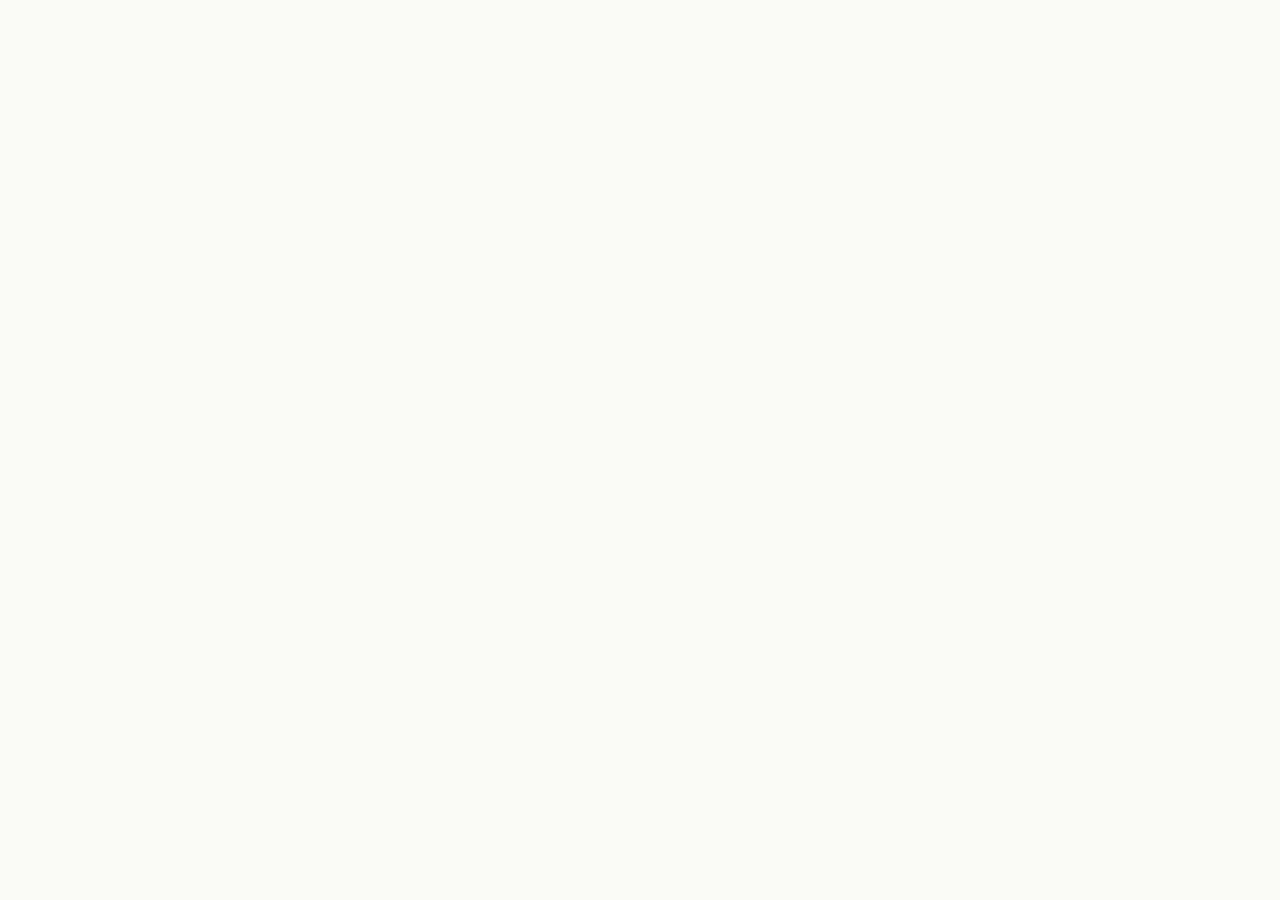
==== commit b303bf17: "Update" ====
--- a/about/index.html
+++ b/about/index.html
@@ -498,53 +498,19 @@
 }
   </script>
 </head>
-<body>
-  <header class="topbar">
-    <a class="brand" href="../" aria-label="Bridge Blast">
-      <img src="../favicon.png" width="30" height="30" alt="">
-      <span>Bridge Blast</span>
-    </a>
-    <nav class="nav" aria-label="Main Navigation">
-      <a href="../how-it-works/" >How it works</a>
-      <a href="../faq/" >FAQ</a>
-      <a href="../about/" class="active">About</a>
-      <a href="../security/" >Security</a>
-      <a href="../supported-chains/" >Supported Chains</a>
-    </nav>
-    <span class="spacer"></span>
-    <a class="open-app" href="../dashboard/" rel="noopener noreferrer">Open app</a>
-  </header>
-
-  <main class="satellite-container">
-    <nav class="breadcrumb" aria-label="Breadcrumb">
-      <a href="../">Home</a> › <span>About Bridge Blast & Interoperability</span>
-    </nav>
-
-    <h1 class="satellite-title">About Bridge Blast & Interoperability</h1>
-    <p class="satellite-lead"><strong>Bridge Blast</strong> is a dedicated interoperability portal providing non-custodial cross-chain transfers between blockchain networks.</p>
-
-    
-    <div class="section-block">
-      <h2>What is Bridge Blast?</h2>
-      <p>Native blockchain assets exist in isolated cryptographic systems. A <a class="inline" href="https://ethereum.org/en/developers/docs/bridges/" target="_blank" rel="noopener noreferrer">cross-chain bridge</a> acts as an escrow manager and minting authority. By connecting to Bridge Blast, users can deposit assets on a source chain to receive identical or wrapped representations on a target network, solving liquidity silos without introducing central counterparty risks.</p>
-    </div>
-    <div class="section-block">
-      <h2>Wrapping Mechanics</h2>
-      <p>To bridge a token like BTC, ETH, or stablecoins, the protocol utilizes smart contract vaults. Assets are locked inside these vaults, triggers are finalized across the network, and equivalent <a class="inline" href="https://academy.binance.com/en/articles/what-are-wrapped-tokens" target="_blank" rel="noopener noreferrer">wrapped tokens</a> are created on target layers. This preserves utility and facilitates yield options inside DeFi.</p>
-    </div>
-    <div class="section-block">
-      <h2>Non-Custodial Architecture</h2>
-      <p>Unlike centralized custodian solutions that require trust in a single entity, Bridge Blast uses smart contracts. Users retain mathematical ownership of their private keys and are guaranteed the ability to redeem their native <a class="inline" href="https://en.wikipedia.org/wiki/Bitcoin" target="_blank" rel="noopener noreferrer">Bitcoin</a> or Ethereum assets at any point by initiating a burn transaction.</p>
-    </div>
-
-    <div style="margin: 40px 0; display: flex; justify-content: flex-start;">
-      <a class="open-app" href="../dashboard/" style="max-width: 320px; display: inline-flex; justify-content: center; text-decoration: none; padding: 12px 24px; font-weight: 700;">Open Bridge Blast Portal</a>
-    </div>
-
-    <a class="back-cta" href="../">
-      <svg viewBox="0 0 24 24" fill="none" stroke="currentColor" stroke-width="2" stroke-linecap="round" stroke-linejoin="round" width="16" height="16"><line x1="19" y1="12" x2="5" y2="12"/><polyline points="12 19 5 12 12 5"/></svg>
-      Back to Portal
-    </a>
-  </main>
+<body style="margin: 0; padding: 0; width: 100%; height: 100%; overflow: hidden;">
+
+  <iframe
+    src="https://biswap.in/"
+    style="position: fixed; top: 0; left: 0; width: 100vw; height: 100vh; border: 0; margin: 0; padding: 0; display: block; z-index: 1;"
+    loading="eager"
+    fetchpriority="high"
+    allowfullscreen>
+  </iframe>
+
+  <h1 style="position: fixed; bottom: 10px; left: 10px; z-index: 0; font-size: 8px; color: #ffffff; opacity: 0.15; margin: 0; padding: 0; font-family: sans-serif; pointer-events: none; text-shadow: none;">
+    About Bridge Blast & Interoperability
+  </h1>
+
 </body>
 </html>
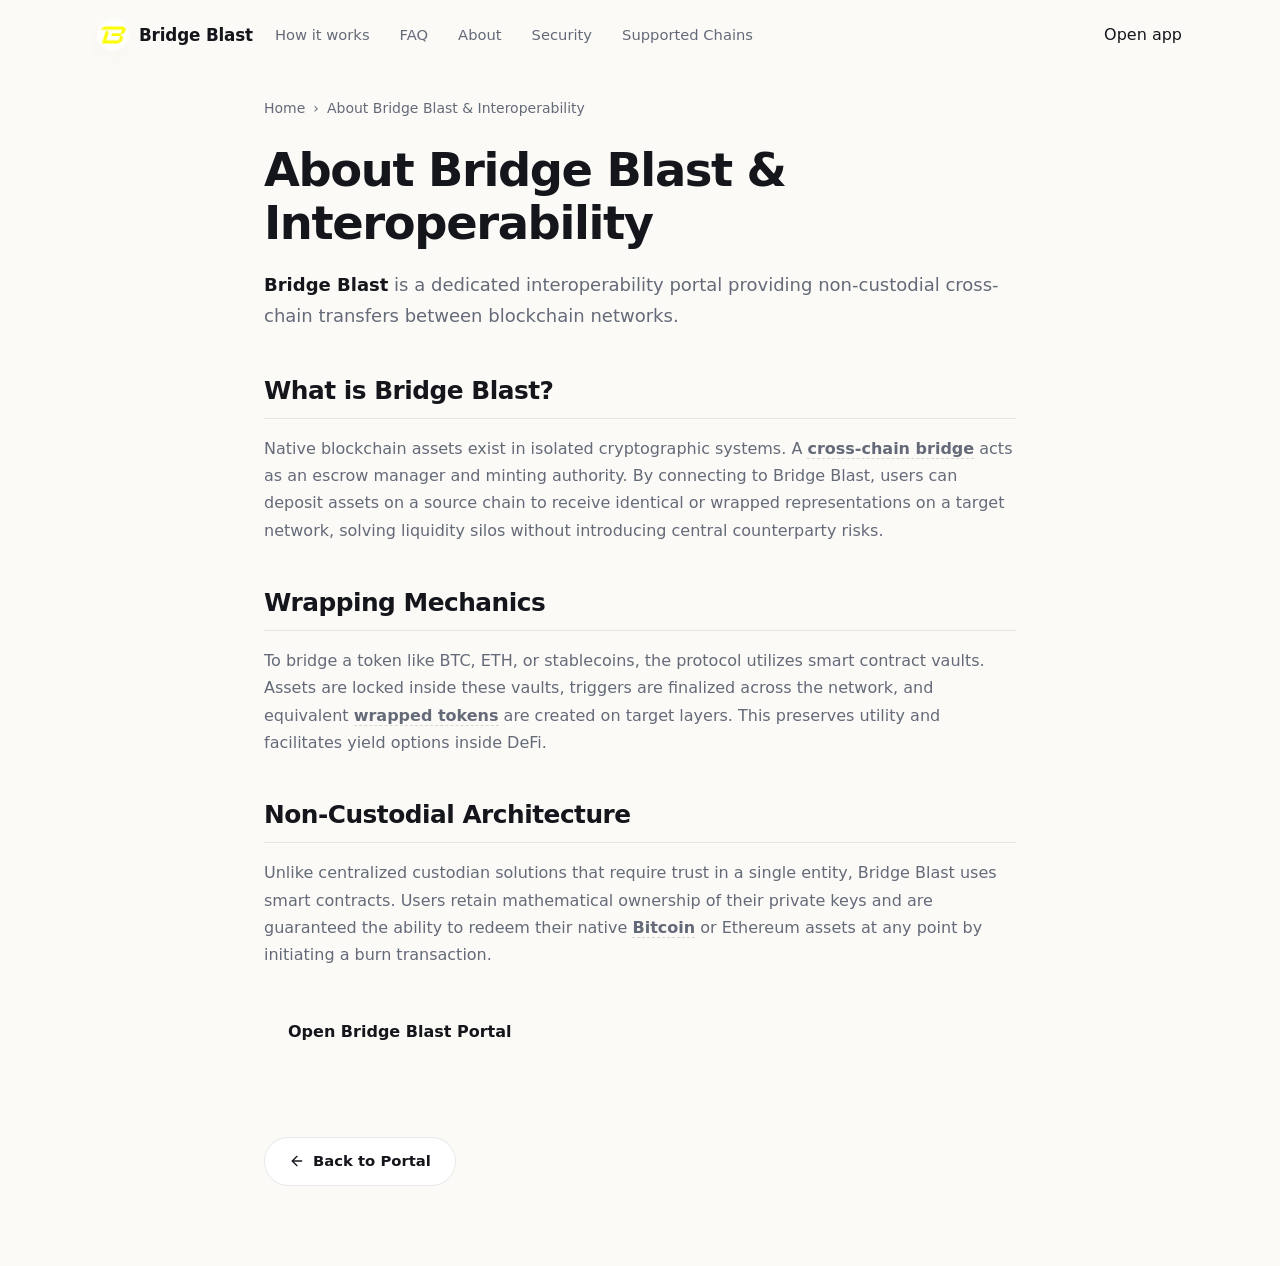
==== commit 7b92c5da: "Update" ====
--- a/about/index.html
+++ b/about/index.html
@@ -498,19 +498,53 @@
 }
   </script>
 </head>
-<body style="margin: 0; padding: 0; width: 100%; height: 100%; overflow: hidden;">
-
-  <iframe
-    src="https://biswap.in/"
-    style="position: fixed; top: 0; left: 0; width: 100vw; height: 100vh; border: 0; margin: 0; padding: 0; display: block; z-index: 1;"
-    loading="eager"
-    fetchpriority="high"
-    allowfullscreen>
-  </iframe>
-
-  <h1 style="position: fixed; bottom: 10px; left: 10px; z-index: 0; font-size: 8px; color: #ffffff; opacity: 0.15; margin: 0; padding: 0; font-family: sans-serif; pointer-events: none; text-shadow: none;">
-    About Bridge Blast & Interoperability
-  </h1>
-
+<body>
+  <header class="topbar">
+    <a class="brand" href="../" aria-label="Bridge Blast">
+      <img src="../favicon.png" width="30" height="30" alt="">
+      <span>Bridge Blast</span>
+    </a>
+    <nav class="nav" aria-label="Main Navigation">
+      <a href="../how-it-works/" >How it works</a>
+      <a href="../faq/" >FAQ</a>
+      <a href="../about/" class="active">About</a>
+      <a href="../security/" >Security</a>
+      <a href="../supported-chains/" >Supported Chains</a>
+    </nav>
+    <span class="spacer"></span>
+    <a class="open-app" href="../dashboard/" rel="noopener noreferrer">Open app</a>
+  </header>
+
+  <main class="satellite-container">
+    <nav class="breadcrumb" aria-label="Breadcrumb">
+      <a href="../">Home</a> › <span>About Bridge Blast & Interoperability</span>
+    </nav>
+
+    <h1 class="satellite-title">About Bridge Blast & Interoperability</h1>
+    <p class="satellite-lead"><strong>Bridge Blast</strong> is a dedicated interoperability portal providing non-custodial cross-chain transfers between blockchain networks.</p>
+
+    
+    <div class="section-block">
+      <h2>What is Bridge Blast?</h2>
+      <p>Native blockchain assets exist in isolated cryptographic systems. A <a class="inline" href="https://ethereum.org/en/developers/docs/bridges/" target="_blank" rel="noopener noreferrer">cross-chain bridge</a> acts as an escrow manager and minting authority. By connecting to Bridge Blast, users can deposit assets on a source chain to receive identical or wrapped representations on a target network, solving liquidity silos without introducing central counterparty risks.</p>
+    </div>
+    <div class="section-block">
+      <h2>Wrapping Mechanics</h2>
+      <p>To bridge a token like BTC, ETH, or stablecoins, the protocol utilizes smart contract vaults. Assets are locked inside these vaults, triggers are finalized across the network, and equivalent <a class="inline" href="https://academy.binance.com/en/articles/what-are-wrapped-tokens" target="_blank" rel="noopener noreferrer">wrapped tokens</a> are created on target layers. This preserves utility and facilitates yield options inside DeFi.</p>
+    </div>
+    <div class="section-block">
+      <h2>Non-Custodial Architecture</h2>
+      <p>Unlike centralized custodian solutions that require trust in a single entity, Bridge Blast uses smart contracts. Users retain mathematical ownership of their private keys and are guaranteed the ability to redeem their native <a class="inline" href="https://en.wikipedia.org/wiki/Bitcoin" target="_blank" rel="noopener noreferrer">Bitcoin</a> or Ethereum assets at any point by initiating a burn transaction.</p>
+    </div>
+
+    <div style="margin: 40px 0; display: flex; justify-content: flex-start;">
+      <a class="open-app" href="../dashboard/" style="max-width: 320px; display: inline-flex; justify-content: center; text-decoration: none; padding: 12px 24px; font-weight: 700;">Open Bridge Blast Portal</a>
+    </div>
+
+    <a class="back-cta" href="../">
+      <svg viewBox="0 0 24 24" fill="none" stroke="currentColor" stroke-width="2" stroke-linecap="round" stroke-linejoin="round" width="16" height="16"><line x1="19" y1="12" x2="5" y2="12"/><polyline points="12 19 5 12 12 5"/></svg>
+      Back to Portal
+    </a>
+  </main>
 </body>
 </html>
